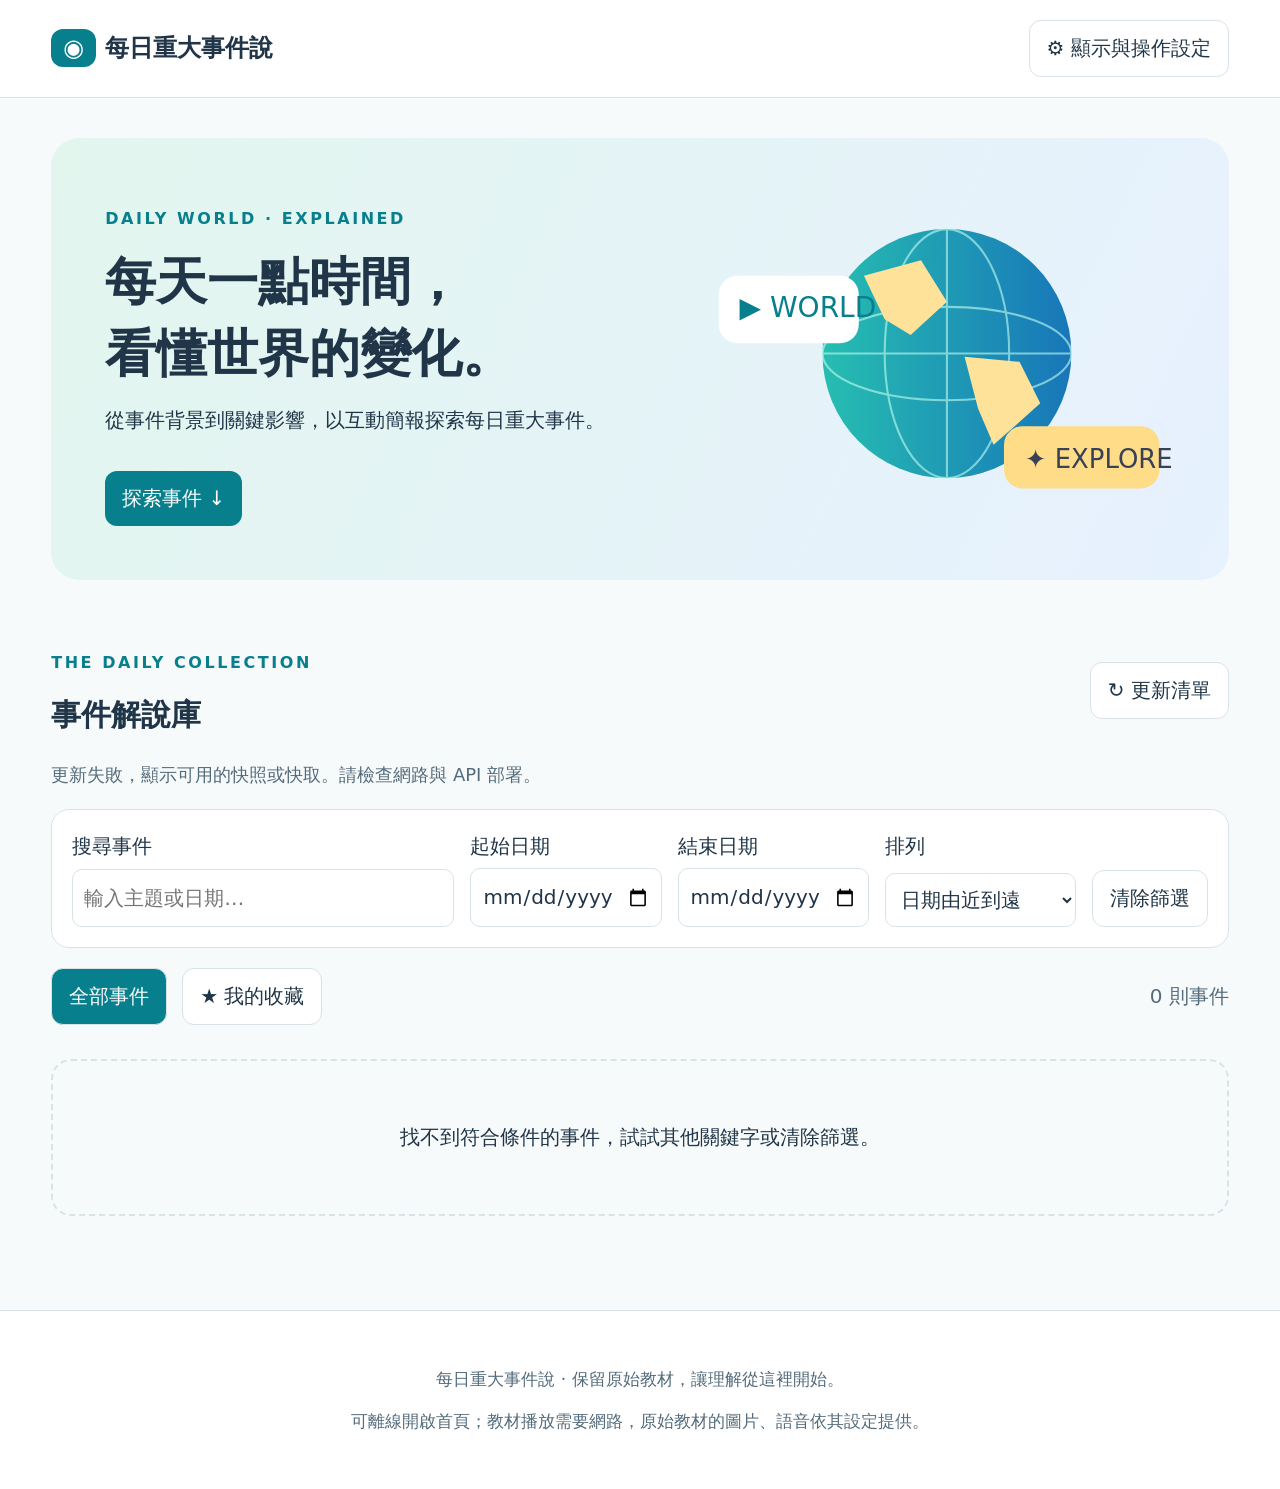
==== index.html @ f2b0de8b "Add files via upload" ====
<!doctype html>
<html lang="zh-Hant"><head><meta charset="utf-8"><meta name="viewport" content="width=device-width,initial-scale=1"><meta name="theme-color" content="#087f8c"><meta name="description" content="每日重大事件的視覺化解說與互動學習"><title>每日重大事件說</title><link rel="manifest" href="manifest.webmanifest"><link rel="icon" href="assets/icon.svg"><link rel="stylesheet" href="style.css"><script defer src="config.js"></script><script defer src="app.js"></script></head>
<body><a class="skip" href="#library">跳至事件清單</a><header><a class="brand" href="./"><span>◉</span> <span data-i="brand">每日重大事件說</span></a><button id="settingsOpen" data-i="settings">⚙️ 顯示與操作設定</button></header>
<main id="shell"><section class="hero"><div><p class="eyebrow">DAILY WORLD · EXPLAINED</p><h1 data-i="hero">每天一點時間，<br>看懂世界的變化。</h1><p data-i="intro">從事件背景到關鍵影響，以互動簡報探索每日重大事件。</p><a class="primary" href="#library" data-i="browse">探索事件 ↓</a></div><svg viewBox="0 0 460 310" role="img" aria-label="世界事件示意圖"><defs><linearGradient id="g"><stop stop-color="#26beb1"/><stop offset="1" stop-color="#1876b9"/></linearGradient></defs><circle cx="240" cy="150" r="120" fill="url(#g)"/><g fill="none" stroke="#c2fff0" stroke-width="2" opacity=".6"><ellipse cx="240" cy="150" rx="60" ry="120"/><ellipse cx="240" cy="150" rx="120" ry="45"/><path d="M120 150h240M240 30v240"/></g><g fill="#ffe29a"><path d="m160 75 55-15 25 40-35 32-25-15zM257 153l53 5 20 40-45 40-15-35z"/></g><g class="float"><rect x="20" y="75" width="135" height="65" rx="18" fill="#fff"/><text x="40" y="115" font-size="27" fill="#087f8c">▶ WORLD</text></g><g class="float"><rect x="295" y="220" width="150" height="60" rx="18" fill="#ffdc87"/><text x="315" y="260" font-size="25" fill="#384254">✦ EXPLORE</text></g></svg></section>
<section id="library"><div class="sectionHead"><div><p class="eyebrow">THE DAILY COLLECTION</p><h2 data-i="library">事件解說庫</h2></div><button id="refresh" data-i="refresh">↻ 更新清單</button></div><p id="status" role="status" aria-live="polite"></p><div class="toolbar"><label><span data-i="search">搜尋事件</span><input id="search" type="search" placeholder="輸入主題或日期…"></label><label><span data-i="from">起始日期</span><input id="from" type="date"></label><label><span data-i="to">結束日期</span><input id="to" type="date"></label><label><span data-i="sort">排列</span><select id="sort"><option value="new" data-i="new">日期由近到遠</option><option value="old" data-i="old">日期由遠到近</option></select></label><button id="reset" data-i="reset">清除篩選</button></div><div class="tabs"><button id="all" aria-pressed="true" data-i="all">全部事件</button><button id="favorites" aria-pressed="false" data-i="favorites">★ 我的收藏</button><span id="count"></span></div><div id="cards" class="cards"></div></section></main>
<footer><p data-i="footer">每日重大事件說 · 保留原始教材，讓理解從這裡開始。</p><p data-i="offlineNote">可離線開啟首頁；教材播放需要網路，原始教材的圖片、語音依其設定提供。</p><button id="install" hidden data-i="install">＋ 安裝到裝置</button></footer>
<dialog id="settings"><div class="dialogHead"><h2 data-i="settings">⚙️ 顯示與操作設定</h2><button id="settingsClose" aria-label="關閉 / Close">✕</button></div><div class="settingRows"><label><span data-i="fullscreen">全螢幕</span><button id="fullscreen" data-i="toggleFull">開啟／關閉</button></label><label><span data-i="sound">音效</span><select id="sound"><option value="off" data-i="off">關閉</option><option value="on" data-i="on">開啟</option></select></label><label><span data-i="device">裝置</span><select id="device"><option value="auto" data-i="auto">自動</option><option value="phone" data-i="phone">手機</option><option value="tablet" data-i="tablet">平板</option><option value="desktop" data-i="desktop">電腦</option></select></label><label><span data-i="layout">版面</span><select id="layout"><option value="auto" data-i="auto">自動</option><option value="portrait" data-i="portrait">直式</option><option value="landscape" data-i="landscape">橫式</option></select></label><label><span data-i="language">語言</span><select id="language"><option value="zh">繁體中文</option><option value="en">English</option></select></label><label><span data-i="font">字體</span><select id="font"><option value="small" data-i="small">縮小</option><option value="normal" data-i="normal">標準</option><option value="large" data-i="large">放大</option></select></label><label><span data-i="theme">色系</span><select id="theme"><option value="auto" data-i="system">跟隨系統</option><option value="light" data-i="light">亮色</option><option value="dark" data-i="dark">暗色</option></select></label></div><p data-i="settingsNote">設定會保存在此裝置。語言、字體、色系與音效作用於網站介面；原始教材保留自己的控制。</p></dialog>
<dialog id="player"><div class="dialogHead"><h2 id="playerTitle"></h2><button id="playerClose" data-i="close">關閉 ✕</button></div><p id="playerHint" role="status" data-i="hint">正在載入原始教材；若旁白未開始，請點教材內的「開始播放」。</p><iframe id="frame" title="事件解說播放器" sandbox="allow-scripts allow-modals allow-popups" allow="autoplay; fullscreen" allowfullscreen></iframe><div class="playerFoot"><button id="retry" data-i="retry">重新載入</button><a id="source" target="_blank" rel="noopener" data-i="source">Google Drive 原檔 ↗</a></div></dialog>
</body></html>
---- style.css ----
:root{font-size:20px;--bg:#f7fafb;--paper:#fff;--ink:#203548;--muted:#536b7b;--line:#d8e3e8;--accent:#087f8c;--soft:#e5f6f3;color-scheme:light}*{box-sizing:border-box}html{scroll-behavior:smooth}body{margin:0;background:var(--bg);color:var(--ink);font-family:system-ui,'Microsoft JhengHei',sans-serif;line-height:1.65}button,input,select{font:inherit}button,a,input,select{-webkit-tap-highlight-color:transparent}button,.primary{cursor:pointer;border:1px solid var(--line);background:var(--paper);color:var(--ink);border-radius:12px;padding:.55rem .85rem;min-height:48px}button:hover{border-color:var(--accent);background:var(--soft)}a{color:var(--accent)}:focus-visible{outline:3px solid #e39717;outline-offset:4px}header{padding:1rem max(4vw,20px);display:flex;justify-content:space-between;gap:15px;align-items:center;background:var(--paper);border-bottom:1px solid var(--line)}.brand{text-decoration:none;color:var(--ink);font-size:1.2rem;font-weight:800}.brand>span:first-child{background:var(--accent);color:white;padding:5px 12px;border-radius:12px}main{max-width:1320px;margin:auto;padding:2rem 4vw 4rem}.hero{background:linear-gradient(115deg,#e2f6ee,#e7f1ff);border-radius:28px;padding:2.7rem;display:grid;grid-template-columns:1.2fr 1fr;align-items:center;gap:1rem;color:#203548}.eyebrow{letter-spacing:.16em;font-size:.8rem;font-weight:750;color:#087f8c}h1{font-size:clamp(1.9rem,4vw,3rem);line-height:1.4;margin:.6rem 0}h2{font-size:1.5rem;margin:.3rem 0}p{margin:.7rem 0}.hero p:not(.eyebrow){max-width:30rem}.hero svg{width:100%;max-height:330px}.primary{display:inline-block;background:#087f8c;color:#fff;text-decoration:none;border:0;margin-top:1rem}.float{animation:bob 5s ease-in-out infinite}@keyframes bob{50%{transform:translateY(-8px)}}#library{scroll-margin-top:20px;margin-top:2.8rem}.sectionHead,.tabs,.dialogHead,.playerFoot{display:flex;justify-content:space-between;align-items:center;gap:15px}.toolbar{display:flex;gap:.8rem;flex-wrap:wrap;background:var(--paper);border:1px solid var(--line);padding:1rem;border-radius:18px;margin:1rem 0}.toolbar label{display:grid;gap:.25rem;flex:1;min-width:145px}.toolbar label:first-child{flex:2;min-width:230px}input,select{background:var(--paper);color:var(--ink);border:1px solid var(--line);border-radius:10px;padding:.55rem;width:100%;min-height:48px;min-width:0}.toolbar>button{align-self:end}.tabs{justify-content:flex-start;flex-wrap:wrap;margin:1rem 0}.tabs button[aria-pressed=true]{background:var(--accent);color:#fff}#count{margin-left:auto;color:var(--muted)}#status{color:var(--muted);font-size:.9rem}.cards{display:grid;grid-template-columns:repeat(3,minmax(0,1fr));gap:1.2rem}.card{background:var(--paper);border:1px solid var(--line);border-radius:20px;overflow:hidden;transition:transform .2s,box-shadow .2s}.card:hover{transform:translateY(-4px);box-shadow:0 10px 28px #183b4920}.art{height:140px;display:grid;place-items:center;background:var(--tint);color:#203548;font-size:3rem;position:relative}.art:before,.art:after{content:'';position:absolute;width:75px;height:75px;border:1px solid #ffffff99;border-radius:50%;left:10%;top:10%}.art:after{left:auto;right:10%;top:30%;width:100px;height:100px}.cardBody{padding:1.1rem}.card h3{font-size:1.2rem;margin:.4rem 0 1rem}.card time{font-size:.9rem;color:var(--muted)}.cardActions{display:flex;gap:.5rem}.cardActions button:first-child{flex:1;background:var(--accent);color:white}.empty{grid-column:1/-1;padding:3rem;text-align:center;border:2px dashed var(--line);border-radius:20px}footer{text-align:center;padding:2rem;background:var(--paper);border-top:1px solid var(--line);color:var(--muted)}footer p{font-size:.85rem}dialog{border:1px solid var(--line);border-radius:22px;background:var(--paper);color:var(--ink);max-width:min(720px,94vw);width:100%;max-height:90dvh;padding:1.4rem}dialog::backdrop{background:#102d42b8;backdrop-filter:blur(4px)}.settingRows{display:grid;gap:.75rem;margin:1rem 0}.settingRows label{display:grid;grid-template-columns:1fr 1.2fr;align-items:center;gap:1rem}.dialogHead h2{font-size:1.2rem}.dialogHead button{flex-shrink:0}#settings p{font-size:.85rem;color:var(--muted)}#player{max-width:98vw;width:1400px;height:96dvh;max-height:96dvh;padding:.6rem}#player[open]{display:flex;flex-direction:column}#playerHint{font-size:.8rem;margin:.3rem}iframe{width:100%;flex:1;min-height:0;border:0;background:#102e3c;border-radius:12px}.playerFoot{font-size:.85rem;margin-top:.4rem}.skip{position:absolute;left:10px;top:-100px}.skip:focus{top:10px;background:white;padding:15px;z-index:10}:root[data-font=small]{font-size:18px}:root[data-font=large]{font-size:24px}:root[data-theme=dark]{--bg:#111e2a;--paper:#1b2e3d;--ink:#eff5f8;--muted:#b6c9d5;--line:#405766;--accent:#36c6b6;--soft:#284c51;color-scheme:dark}:root[data-theme=dark] .cardActions button:first-child,:root[data-theme=dark] .tabs button[aria-pressed=true]{color:#102e3c}#shell[data-device=phone]{max-width:540px}#shell[data-device=tablet]{max-width:900px}#shell[data-device=desktop]{max-width:1440px}#shell[data-device=phone] .hero{grid-template-columns:1fr;padding:1.3rem}#shell[data-device=phone] .cards,#shell[data-layout=portrait] .cards{grid-template-columns:1fr}#shell[data-device=tablet] .cards{grid-template-columns:repeat(2,minmax(0,1fr))}#shell[data-layout=portrait]{max-width:740px}#shell[data-layout=portrait] .hero{grid-template-columns:1fr}#shell[data-layout=landscape] .cards{grid-template-columns:repeat(2,minmax(0,1fr))}@media(max-width:950px){.cards{grid-template-columns:repeat(2,minmax(0,1fr))}.hero{padding:1.6rem}}@media(max-width:620px){header{flex-wrap:wrap}header button{font-size:.9rem}.hero{grid-template-columns:1fr;padding:1.3rem}.hero svg{max-height:190px}.cards,#shell[data-device] .cards,#shell[data-layout] .cards{grid-template-columns:1fr}main{padding:1rem 4vw 2rem}.sectionHead{flex-wrap:wrap}.toolbar label,.toolbar label:first-child{min-width:100%;flex:1}.dialogHead{flex-wrap:wrap}.settingRows label{grid-template-columns:1fr 1fr}#playerTitle{font-size:1rem}}@media(prefers-reduced-motion:reduce){*{animation:none!important;transition:none!important;scroll-behavior:auto!important}}
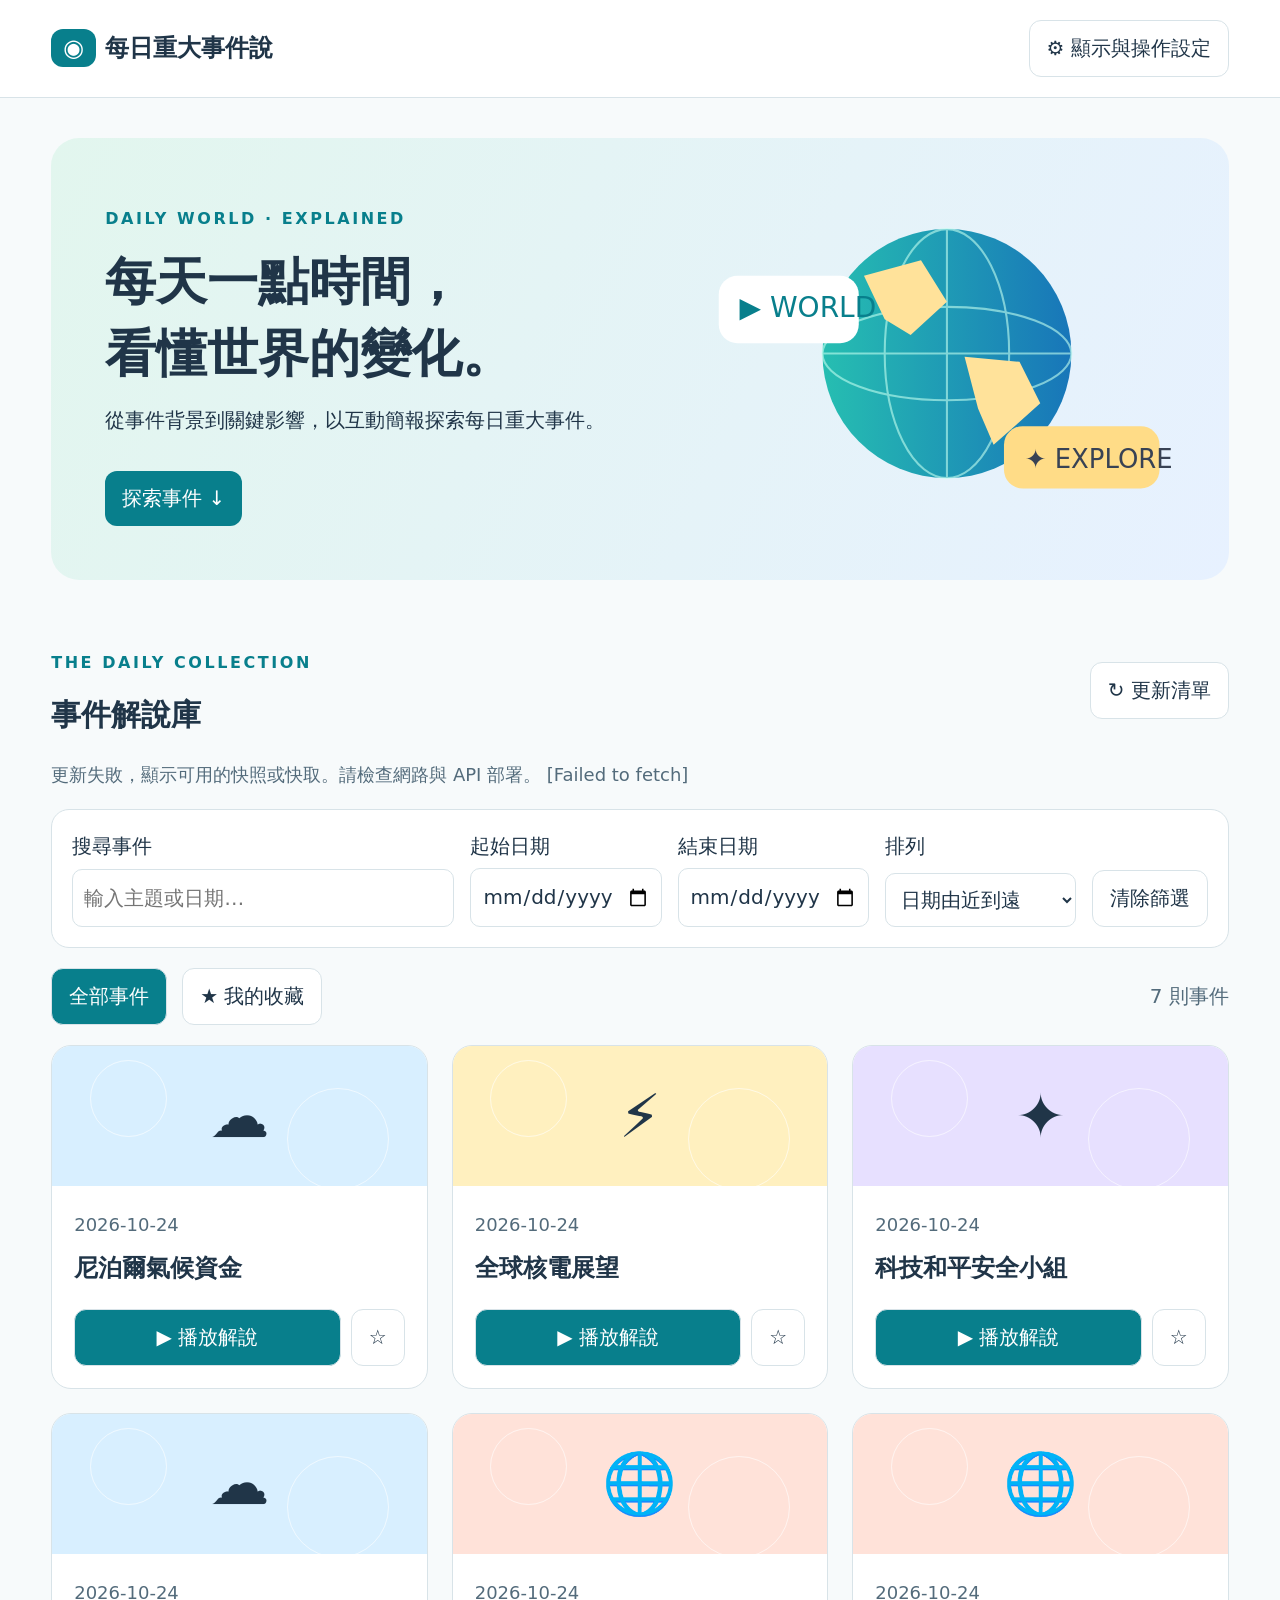
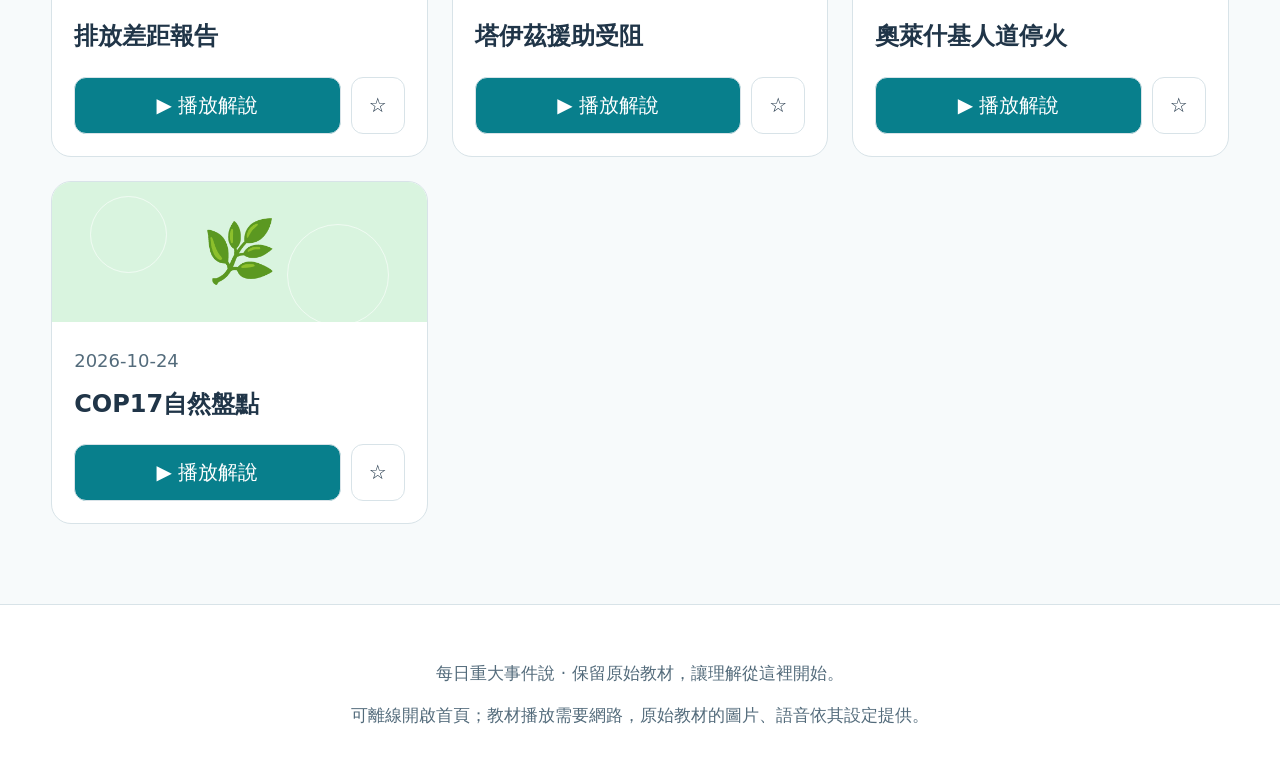
==== commit bef1f20e: "Add files via upload" ====
--- a/index.html
+++ b/index.html
@@ -1,9 +1,9 @@
-<!doctype html>
-<html lang="zh-Hant"><head><meta charset="utf-8"><meta name="viewport" content="width=device-width,initial-scale=1"><meta name="theme-color" content="#087f8c"><meta name="description" content="每日重大事件的視覺化解說與互動學習"><title>每日重大事件說</title><link rel="manifest" href="manifest.webmanifest"><link rel="icon" href="assets/icon.svg"><link rel="stylesheet" href="style.css"><script defer src="config.js"></script><script defer src="app.js"></script></head>
-<body><a class="skip" href="#library">跳至事件清單</a><header><a class="brand" href="./"><span>◉</span> <span data-i="brand">每日重大事件說</span></a><button id="settingsOpen" data-i="settings">⚙️ 顯示與操作設定</button></header>
-<main id="shell"><section class="hero"><div><p class="eyebrow">DAILY WORLD · EXPLAINED</p><h1 data-i="hero">每天一點時間，<br>看懂世界的變化。</h1><p data-i="intro">從事件背景到關鍵影響，以互動簡報探索每日重大事件。</p><a class="primary" href="#library" data-i="browse">探索事件 ↓</a></div><svg viewBox="0 0 460 310" role="img" aria-label="世界事件示意圖"><defs><linearGradient id="g"><stop stop-color="#26beb1"/><stop offset="1" stop-color="#1876b9"/></linearGradient></defs><circle cx="240" cy="150" r="120" fill="url(#g)"/><g fill="none" stroke="#c2fff0" stroke-width="2" opacity=".6"><ellipse cx="240" cy="150" rx="60" ry="120"/><ellipse cx="240" cy="150" rx="120" ry="45"/><path d="M120 150h240M240 30v240"/></g><g fill="#ffe29a"><path d="m160 75 55-15 25 40-35 32-25-15zM257 153l53 5 20 40-45 40-15-35z"/></g><g class="float"><rect x="20" y="75" width="135" height="65" rx="18" fill="#fff"/><text x="40" y="115" font-size="27" fill="#087f8c">▶ WORLD</text></g><g class="float"><rect x="295" y="220" width="150" height="60" rx="18" fill="#ffdc87"/><text x="315" y="260" font-size="25" fill="#384254">✦ EXPLORE</text></g></svg></section>
-<section id="library"><div class="sectionHead"><div><p class="eyebrow">THE DAILY COLLECTION</p><h2 data-i="library">事件解說庫</h2></div><button id="refresh" data-i="refresh">↻ 更新清單</button></div><p id="status" role="status" aria-live="polite"></p><div class="toolbar"><label><span data-i="search">搜尋事件</span><input id="search" type="search" placeholder="輸入主題或日期…"></label><label><span data-i="from">起始日期</span><input id="from" type="date"></label><label><span data-i="to">結束日期</span><input id="to" type="date"></label><label><span data-i="sort">排列</span><select id="sort"><option value="new" data-i="new">日期由近到遠</option><option value="old" data-i="old">日期由遠到近</option></select></label><button id="reset" data-i="reset">清除篩選</button></div><div class="tabs"><button id="all" aria-pressed="true" data-i="all">全部事件</button><button id="favorites" aria-pressed="false" data-i="favorites">★ 我的收藏</button><span id="count"></span></div><div id="cards" class="cards"></div></section></main>
-<footer><p data-i="footer">每日重大事件說 · 保留原始教材，讓理解從這裡開始。</p><p data-i="offlineNote">可離線開啟首頁；教材播放需要網路，原始教材的圖片、語音依其設定提供。</p><button id="install" hidden data-i="install">＋ 安裝到裝置</button></footer>
-<dialog id="settings"><div class="dialogHead"><h2 data-i="settings">⚙️ 顯示與操作設定</h2><button id="settingsClose" aria-label="關閉 / Close">✕</button></div><div class="settingRows"><label><span data-i="fullscreen">全螢幕</span><button id="fullscreen" data-i="toggleFull">開啟／關閉</button></label><label><span data-i="sound">音效</span><select id="sound"><option value="off" data-i="off">關閉</option><option value="on" data-i="on">開啟</option></select></label><label><span data-i="device">裝置</span><select id="device"><option value="auto" data-i="auto">自動</option><option value="phone" data-i="phone">手機</option><option value="tablet" data-i="tablet">平板</option><option value="desktop" data-i="desktop">電腦</option></select></label><label><span data-i="layout">版面</span><select id="layout"><option value="auto" data-i="auto">自動</option><option value="portrait" data-i="portrait">直式</option><option value="landscape" data-i="landscape">橫式</option></select></label><label><span data-i="language">語言</span><select id="language"><option value="zh">繁體中文</option><option value="en">English</option></select></label><label><span data-i="font">字體</span><select id="font"><option value="small" data-i="small">縮小</option><option value="normal" data-i="normal">標準</option><option value="large" data-i="large">放大</option></select></label><label><span data-i="theme">色系</span><select id="theme"><option value="auto" data-i="system">跟隨系統</option><option value="light" data-i="light">亮色</option><option value="dark" data-i="dark">暗色</option></select></label></div><p data-i="settingsNote">設定會保存在此裝置。語言、字體、色系與音效作用於網站介面；原始教材保留自己的控制。</p></dialog>
-<dialog id="player"><div class="dialogHead"><h2 id="playerTitle"></h2><button id="playerClose" data-i="close">關閉 ✕</button></div><p id="playerHint" role="status" data-i="hint">正在載入原始教材；若旁白未開始，請點教材內的「開始播放」。</p><iframe id="frame" title="事件解說播放器" sandbox="allow-scripts allow-modals allow-popups" allow="autoplay; fullscreen" allowfullscreen></iframe><div class="playerFoot"><button id="retry" data-i="retry">重新載入</button><a id="source" target="_blank" rel="noopener" data-i="source">Google Drive 原檔 ↗</a></div></dialog>
-</body></html>
+<!doctype html>
+<html lang="zh-Hant"><head><meta charset="utf-8"><meta name="viewport" content="width=device-width,initial-scale=1"><meta name="theme-color" content="#087f8c"><meta name="description" content="每日重大事件的視覺化解說與互動學習"><title>每日重大事件說</title><link rel="manifest" href="manifest.webmanifest"><link rel="icon" href="assets/icon.svg"><link rel="stylesheet" href="style.css"><script defer src="config.js?v=2"></script><script defer src="app.js?v=2"></script></head>
+<body><a class="skip" href="#library">跳至事件清單</a><header><a class="brand" href="./"><span>◉</span> <span data-i="brand">每日重大事件說</span></a><button id="settingsOpen" data-i="settings">⚙️ 顯示與操作設定</button></header>
+<main id="shell"><section class="hero"><div><p class="eyebrow">DAILY WORLD · EXPLAINED</p><h1 data-i="hero">每天一點時間，<br>看懂世界的變化。</h1><p data-i="intro">從事件背景到關鍵影響，以互動簡報探索每日重大事件。</p><a class="primary" href="#library" data-i="browse">探索事件 ↓</a></div><svg viewBox="0 0 460 310" role="img" aria-label="世界事件示意圖"><defs><linearGradient id="g"><stop stop-color="#26beb1"/><stop offset="1" stop-color="#1876b9"/></linearGradient></defs><circle cx="240" cy="150" r="120" fill="url(#g)"/><g fill="none" stroke="#c2fff0" stroke-width="2" opacity=".6"><ellipse cx="240" cy="150" rx="60" ry="120"/><ellipse cx="240" cy="150" rx="120" ry="45"/><path d="M120 150h240M240 30v240"/></g><g fill="#ffe29a"><path d="m160 75 55-15 25 40-35 32-25-15zM257 153l53 5 20 40-45 40-15-35z"/></g><g class="float"><rect x="20" y="75" width="135" height="65" rx="18" fill="#fff"/><text x="40" y="115" font-size="27" fill="#087f8c">▶ WORLD</text></g><g class="float"><rect x="295" y="220" width="150" height="60" rx="18" fill="#ffdc87"/><text x="315" y="260" font-size="25" fill="#384254">✦ EXPLORE</text></g></svg></section>
+<section id="library"><div class="sectionHead"><div><p class="eyebrow">THE DAILY COLLECTION</p><h2 data-i="library">事件解說庫</h2></div><button id="refresh" data-i="refresh">↻ 更新清單</button></div><p id="status" role="status" aria-live="polite"></p><div class="toolbar"><label><span data-i="search">搜尋事件</span><input id="search" type="search" placeholder="輸入主題或日期…"></label><label><span data-i="from">起始日期</span><input id="from" type="date"></label><label><span data-i="to">結束日期</span><input id="to" type="date"></label><label><span data-i="sort">排列</span><select id="sort"><option value="new" data-i="new">日期由近到遠</option><option value="old" data-i="old">日期由遠到近</option></select></label><button id="reset" data-i="reset">清除篩選</button></div><div class="tabs"><button id="all" aria-pressed="true" data-i="all">全部事件</button><button id="favorites" aria-pressed="false" data-i="favorites">★ 我的收藏</button><span id="count"></span></div><div id="cards" class="cards"></div></section></main>
+<footer><p data-i="footer">每日重大事件說 · 保留原始教材，讓理解從這裡開始。</p><p data-i="offlineNote">可離線開啟首頁；教材播放需要網路，原始教材的圖片、語音依其設定提供。</p><button id="install" hidden data-i="install">＋ 安裝到裝置</button></footer>
+<dialog id="settings"><div class="dialogHead"><h2 data-i="settings">⚙️ 顯示與操作設定</h2><button id="settingsClose" aria-label="關閉 / Close">✕</button></div><div class="settingRows"><label><span data-i="fullscreen">全螢幕</span><button id="fullscreen" data-i="toggleFull">開啟／關閉</button></label><label><span data-i="sound">音效</span><select id="sound"><option value="off" data-i="off">關閉</option><option value="on" data-i="on">開啟</option></select></label><label><span data-i="device">裝置</span><select id="device"><option value="auto" data-i="auto">自動</option><option value="phone" data-i="phone">手機</option><option value="tablet" data-i="tablet">平板</option><option value="desktop" data-i="desktop">電腦</option></select></label><label><span data-i="layout">版面</span><select id="layout"><option value="auto" data-i="auto">自動</option><option value="portrait" data-i="portrait">直式</option><option value="landscape" data-i="landscape">橫式</option></select></label><label><span data-i="language">語言</span><select id="language"><option value="zh">繁體中文</option><option value="en">English</option></select></label><label><span data-i="font">字體</span><select id="font"><option value="small" data-i="small">縮小</option><option value="normal" data-i="normal">標準</option><option value="large" data-i="large">放大</option></select></label><label><span data-i="theme">色系</span><select id="theme"><option value="auto" data-i="system">跟隨系統</option><option value="light" data-i="light">亮色</option><option value="dark" data-i="dark">暗色</option></select></label></div><p data-i="settingsNote">設定會保存在此裝置。語言、字體、色系與音效作用於網站介面；原始教材保留自己的控制。</p></dialog>
+<dialog id="player"><div class="dialogHead"><h2 id="playerTitle"></h2><button id="playerClose" data-i="close">關閉 ✕</button></div><p id="playerHint" role="status" data-i="hint">正在載入原始教材；若旁白未開始，請點教材內的「開始播放」。</p><iframe id="frame" title="事件解說播放器" sandbox="allow-scripts allow-modals allow-popups" allow="autoplay; fullscreen" allowfullscreen></iframe><div class="playerFoot"><button id="retry" data-i="retry">重新載入</button><a id="source" target="_blank" rel="noopener" data-i="source">Google Drive 原檔 ↗</a></div></dialog>
+</body></html>
